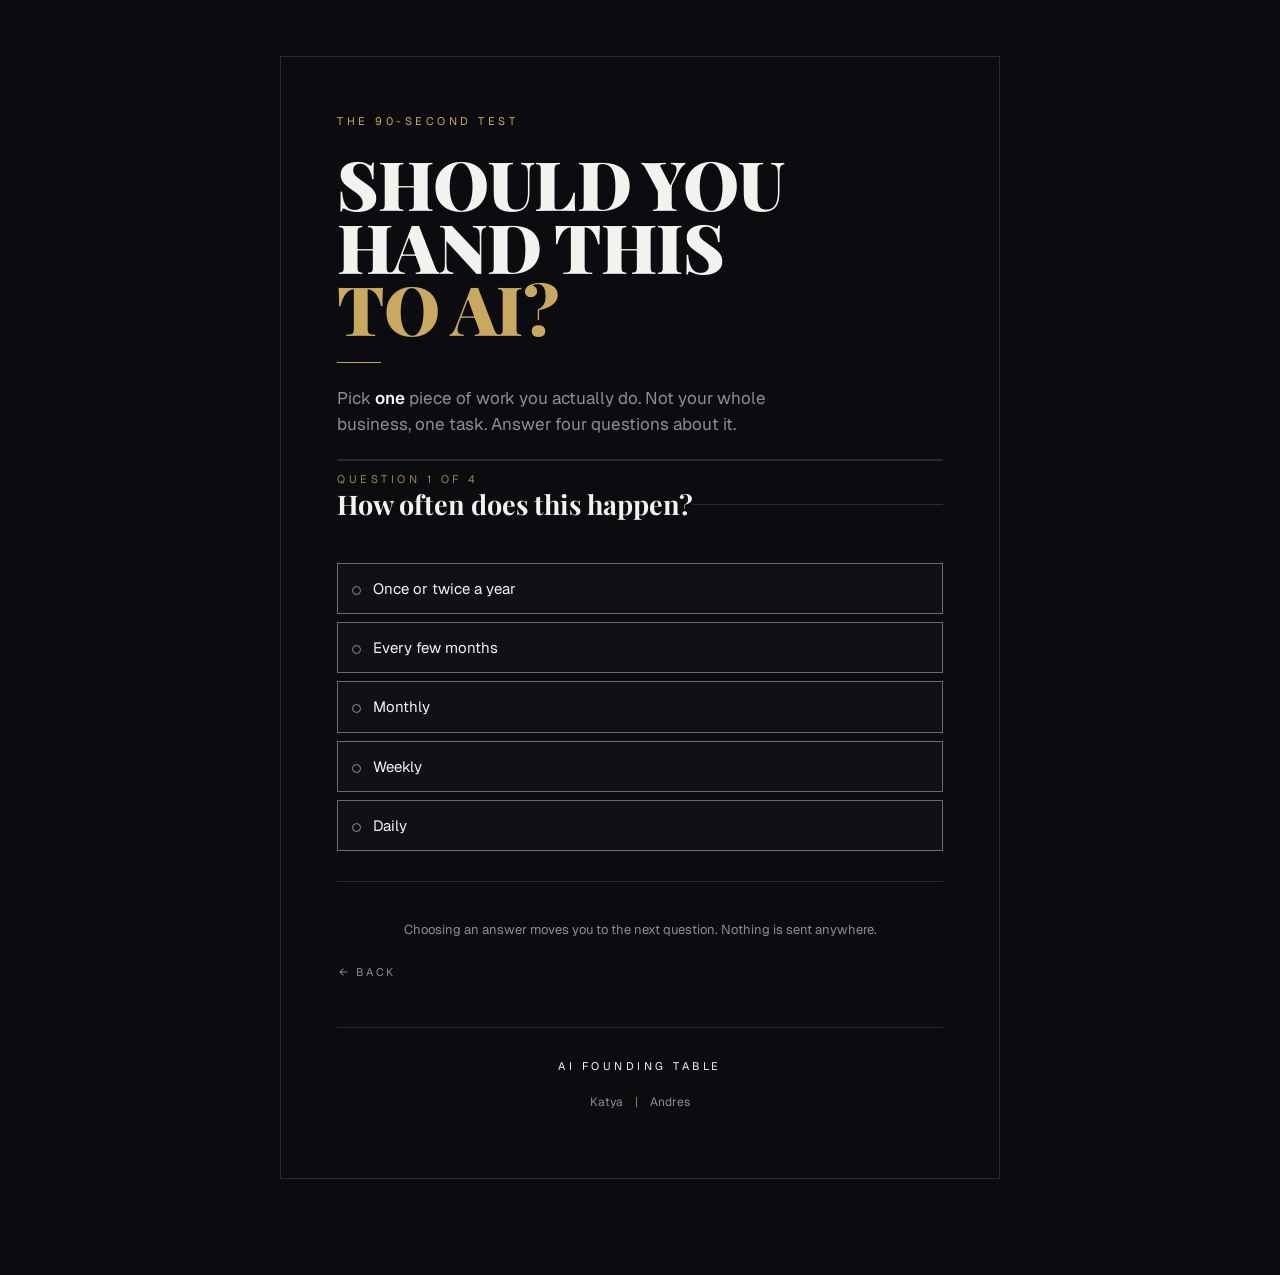
==== ai-readiness-scorecard/index.html @ a5ae4cfb "refactor: WCAG 2.2 AA pass and a design refinement on both pages Accessibility. Questions are now fi" ====
<!doctype html>
<html lang="en">
<head>
<meta charset="utf-8">
<meta name="viewport" content="width=device-width,initial-scale=1">
<title>AI readiness scorecard | AI Founding Table</title>
<meta name="description" content="Four questions, 90 seconds. Score one piece of your work out of 20 and find out whether AI is the right tool for it.">
<meta property="og:title" content="Should you hand this to AI?">
<meta property="og:description" content="Four questions, 90 seconds. Score one piece of your work out of 20.">
<meta property="og:type" content="website">
<link rel="preconnect" href="https://fonts.googleapis.com">
<link rel="preconnect" href="https://fonts.gstatic.com" crossorigin>
<link href="https://fonts.googleapis.com/css2?family=Geist:wght@400;500;600&family=Playfair+Display:wght@700;900&display=swap" rel="stylesheet">
<link rel="stylesheet" href="/style.css">
</head>
<body>
<div class="wrap"><div class="frame">

<form id="quiz">
  <p class="eyebrow reveal" style="--i:0">The 90-second test</p>
  <div class="hd">
    <h1 class="reveal" style="--i:1">Should you<br>hand this<span class="gold">to AI?</span></h1>
    <div class="rule reveal" style="--i:2"></div>
    <p class="lede reveal" style="--i:3">Pick <b>one</b> piece of work you actually do. Not your whole business, one task. Answer four questions about it.</p>
  </div>
  <div class="bar" aria-hidden="true"><i id="bar-fill"></i></div>
  <p class="step" id="step" role="status">Question 1 of 4</p>
  <div id="questions"></div>
  <div class="actions">
    <button id="go" type="submit" hidden disabled>See the verdict</button>
    <p class="hint" id="hint">Choosing an answer moves you to the next question. Nothing is sent anywhere.</p>
    <a href="#" class="back" id="back" hidden>&larr; Back</a>
  </div>
</form>

<div id="result" hidden>
  <p class="score"><b id="r-score"></b><span>out of 20</span></p>
  <h2 class="verdict" id="r-verdict" tabindex="-1"></h2>
  <div class="rule"></div>
  <div class="body"><p id="r-follow"></p></div>

  <div class="weak" id="r-weakbox">
    <h3 class="k">Weakest link</h3>
    <p id="r-weak" style="margin:0"></p>
  </div>

  <h3 class="sr">Your answers, question by question</h3>
  <div class="breakdown" id="r-table"></div>

  <div class="next">
    <h3 class="k">What to do next</h3>
    <p id="r-next"></p>
  </div>

  <section class="offer" id="offer" hidden aria-labelledby="offer-h">
    <h2 id="offer-h">Four real examples,<br>scored</h2>
    <p>Two that worked and two that did not, with the actual numbers. Including the automation that scored 14 and then quietly stopped running for weeks without anyone noticing.</p>
    <div class="row2">
      <div>
        <label class="field" for="email">Your email</label>
        <input type="email" id="email" name="email" placeholder="you@company.com" autocomplete="email" aria-describedby="sendmsg">
      </div>
      <button type="button" class="ghost" id="send">Send them</button>
    </div>
    <p class="hint" id="sendmsg" role="status" style="text-align:left"></p>
  </section>

  <p class="links">
    <a id="share" href="#" role="button">Share this result</a>
    <a id="again" href="#">Score another task</a>
  </p>
</div>

<footer>
  <p class="org"><a href="/">AI Founding Table</a></p>
  <p class="ppl"><a href="mailto:katya@aimarketinghub.pro">Katya</a><span class="bar" aria-hidden="true">|</span><a href="mailto:andres@redmage.cc">Andres</a></p>
</footer>
</div></div>

<script>
// ponytail: the one line that turns this from a quiz into a lead magnet.
// Point it at a form endpoint (Formspree, Buttondown, a Vercel function) and
// the offer block appears. Left null on purpose: until it is set, the page
// shows the score and the next step but never pretends to collect an address.
// Do not launch this publicly while it is null.
var FORM_ENDPOINT = null;

// ponytail: Vercel Web Analytics. Inert until it is switched on in the Vercel
// dashboard, no key needed, no npm install. count('start') and count('done')
// are the two numbers that tell a failed launch apart from a quiet week.
window.va = window.va || function(){ (window.vaq = window.vaq || []).push(arguments) };
function count(name){ try{ window.va('event',{name:name}) }catch(e){} }

var QUESTIONS = [
  {q:"How often does this happen?",
   opts:["Once or twice a year","Every few months","Monthly","Weekly","Daily"],
   weak:"This does not come around often enough to earn the setup. Automating a yearly task costs more than the task does."},
  {q:"What does one round cost you, in time or money?",
   opts:["Negligible","Minor","Noticeable","A real chunk of a day","Material every single time"],
   weak:"Each round is cheap, so there is little to buy back. Find the version of this that actually hurts."},
  {q:"If the output is wrong, would you notice?",
   opts:["No. Silent, expensive, or hard to reverse","Hard to spot and costly to undo","Someone would catch it eventually","Caught quickly, small cost to fix","Immediately, and cheap to fix"],
   weak:"You would not notice this failing. Build the check before you build the automation. A day with no output looks exactly like a quiet day."},
  {q:"Could you explain how you do it to a new hire, in writing?",
   opts:["No, it lives in my head","I could try, it would take a while","Partly written, mostly habit","I could write it up in an hour","It is already written down"],
   weak:"You cannot hand this to a model until you could hand it to a person. Writing it down is the work that comes first."}
];

var BANDS = [
  {min:16,v:"Strong candidate",f:"Start here. Before you build anything, write the process down properly. The quality of that document is the quality of the result.",n:"Write this process down the way you would hand it to a new hire, in full. That document is what you feed the tool, and it is the whole job."},
  {min:11,v:"Fixable",f:"Not yet, but close. There is one gap doing the damage, and it is cheaper to close than to work around.",n:"Close the gap above first. Building on top of it now just means building the failure in."},
  {min:6,v:"Wrong candidate",f:"Score something else. Almost everyone's first instinct lands here, which is why the first AI project so often gets used once and abandoned.",n:"Score a different task. Look for one that happens weekly and costs you something every time."},
  {min:0,v:"Not an AI problem",f:"This one is not it. Rare, cheap, invisible when it breaks, and undocumented. Spend the effort somewhere with a return.",n:"Score a different task. This one is not the problem worth solving, and no tool changes that."}
];

var qEl=document.getElementById('questions'), form=document.getElementById('quiz'), go=document.getElementById('go');

// Each question is a real fieldset/legend so the five radios are announced as
// one labelled group rather than five loose controls.
QUESTIONS.forEach(function(item,i){
  var fs=document.createElement('fieldset'); fs.className='q';
  fs.innerHTML='<legend class="qtext" tabindex="-1"></legend><div class="opts"></div>';
  fs.querySelector('.qtext').textContent=item.q;
  var box=fs.querySelector('.opts');
  item.opts.forEach(function(text,j){
    var id='q'+i+'o'+j;
    var l=document.createElement('label'); l.className='opt'; l.setAttribute('for',id);
    l.innerHTML='<input type="radio" id="'+id+'" name="q'+i+'" value="'+(j+1)+'"><i class="dot" aria-hidden="true"></i><span class="t"></span>';
    l.querySelector('.t').textContent=text;
    box.appendChild(l);
  });
  qEl.appendChild(fs);
});

function answers(){
  return QUESTIONS.map(function(_,i){
    var c=form.querySelector('input[name=q'+i+']:checked');
    return c?+c.value:0;
  });
}
function complete(){ return answers().every(function(n){return n>0}) }

var steps=qEl.querySelectorAll('.q'), step=0, last=QUESTIONS.length-1;
var bar=document.getElementById('bar-fill'), stepEl=document.getElementById('step');
var back=document.getElementById('back'), hint=document.getElementById('hint');

// ponytail: arrow keys move AND check a radio, so auto-advancing on every
// change would fling keyboard users through the form. Track the input mode and
// give the keyboard a real Next button instead.
var kb=false;
form.addEventListener('keydown',function(){ kb=true });
form.addEventListener('pointerdown',function(){ kb=false });

function show(n,focus){
  step=Math.max(0,Math.min(last,n));
  steps.forEach(function(el,i){ el.classList.toggle('on',i===step) });
  stepEl.textContent='Question '+(step+1)+' of '+QUESTIONS.length;
  bar.style.width=((step+(answers()[step]?1:0))/QUESTIONS.length*100)+'%';
  back.hidden=step===0;
  var lastQ=step===last, answered=answers()[step]>0;
  go.hidden=!(lastQ || (kb && answered));
  go.textContent=lastQ?'See the verdict':'Next question';
  go.disabled=lastQ?!complete():!answered;
  hint.hidden=lastQ;
  if(focus) steps[step].querySelector('.qtext').focus();
}

form.addEventListener('change',function(){
  form.classList.add('started');
  bar.style.width=((step+1)/QUESTIONS.length*100)+'%';
  if(!kb && step<last){ setTimeout(function(){ show(step+1,true) },240); }
  else { show(step,false); }
});

back.addEventListener('click',function(e){ e.preventDefault(); show(step-1,true) });
show(0,false);

var started=false;
form.addEventListener('change',function(){ if(!started){ started=true; count('start') } });

// ponytail: shared links carry the four answers as ?s=4535 so they open on the
// result instead of a cold start screen.
var seed=(location.search.match(/[?&]s=([1-5]{4})/)||[])[1];
if(seed){
  var a=seed.split('').map(Number);
  a.forEach(function(v,i){ var el=form.querySelector('input[name=q'+i+'][value="'+v+'"]'); if(el) el.checked=true });
  render(a,true);
}

var lastText='';
function render(a,fromLink){
  var total=a.reduce(function(x,y){return x+y},0);
  var band=BANDS.find(function(b){return total>=b.min});
  var lowest=Math.min.apply(null,a), idx=a.indexOf(lowest);

  document.getElementById('r-score').textContent=total;
  var vEl=document.getElementById('r-verdict');
  vEl.textContent=band.v;
  // The number is already huge above. Screen readers get it here so the focused
  // heading carries the whole verdict in one announcement.
  var sr=document.createElement('span'); sr.className='sr';
  sr.textContent=', '+total+' out of 20';
  vEl.appendChild(sr);
  document.getElementById('r-follow').textContent=band.f;
  document.getElementById('r-next').textContent=band.n;

  var weakBox=document.getElementById('r-weakbox');
  if(lowest>=4){ weakBox.hidden=true; }
  else{ weakBox.hidden=false; document.getElementById('r-weak').textContent=QUESTIONS[idx].weak; }

  var tb=document.getElementById('r-table'); tb.innerHTML='';
  QUESTIONS.forEach(function(item,i){
    var row=document.createElement('div'); row.className='br';
    row.innerHTML='<div class="br-top"><p class="br-q"></p><p class="br-n">'+a[i]+' / 5</p></div><ol class="rub"></ol>';
    row.querySelector('.br-q').textContent=item.q;
    var rub=row.querySelector('.rub');
    item.opts.forEach(function(text,j){
      var li=document.createElement('li');
      if(j+1===a[i]) li.className='is';
      li.innerHTML='<b>'+(j+1)+'</b><span></span>'+(j+1===a[i]?'<em>you</em>':'');
      li.querySelector('span').textContent=text;
      rub.appendChild(li);
    });
    tb.appendChild(row);
  });

  lastText=total+'/20. '+band.v+'. '+(lowest<4?'Weakest link: '+QUESTIONS[idx].q+' ('+lowest+'/5).':'No weak link.')+' Scored with the 90-second AI use-case test.';

  document.getElementById('offer').hidden=!FORM_ENDPOINT;
  form.hidden=true;
  document.getElementById('result').hidden=false;
  window.scrollTo(0,0);
  document.getElementById('r-verdict').focus();
  try{ history.replaceState(null,'','?s='+a.join('')) }catch(e){} // file:// and data: have no history
  count(fromLink?'shared-view':'done'); // a shared link is a view, not a completion
}

form.addEventListener('submit',function(e){
  e.preventDefault();
  if(step<last){ show(step+1,true); return; }   // Enter on an earlier question advances
  if(complete()) render(answers());
});

document.getElementById('share').addEventListener('click',function(e){
  e.preventDefault();
  var btn=this, text=lastText+'\n'+location.href;
  count('share');
  if(navigator.share){ navigator.share({text:text}).catch(function(){}); return; }
  navigator.clipboard.writeText(text).then(function(){
    btn.textContent='Copied'; setTimeout(function(){btn.textContent='Share this result'},1800);
  });
});

document.getElementById('send').addEventListener('click',function(){
  var btn=this, field=document.getElementById('email'), msg=document.getElementById('sendmsg');
  var email=field.value.trim();
  msg.textContent='';
  field.removeAttribute('aria-invalid');
  if(!/^[^@\s]+@[^@\s]+\.[^@\s]+$/.test(email)){
    field.setAttribute('aria-invalid','true');
    msg.textContent='Enter an email address, for example you@company.com.';
    field.focus(); return;
  }
  btn.disabled=true; btn.textContent='Sending';
  fetch(FORM_ENDPOINT,{method:'POST',headers:{'Content-Type':'application/json',Accept:'application/json'},
    body:JSON.stringify({email:email,result:lastText,answers:answers()})})
  .then(function(r){ if(!r.ok) throw 0;
    btn.textContent='On its way'; field.disabled=true;
    msg.textContent='Check your inbox. Nothing else follows unless you ask for it.';
    count('lead');
  })
  .catch(function(){ btn.disabled=false; btn.textContent='Send them';
    msg.textContent='That did not go through. Try again, or write to andres@redmage.cc.'; });
});

document.getElementById('again').addEventListener('click',function(e){
  e.preventDefault(); form.reset(); form.classList.remove('started'); kb=false;
  document.getElementById('result').hidden=true; form.hidden=false;
  show(0,true); window.scrollTo(0,0);
  try{ history.replaceState(null,'',location.pathname) }catch(e){}
});
</script>
<script defer src="/_vercel/insights/script.js"></script>
</body>
</html>
---- style.css ----
/* AI Founding Table.
   Shared across every page. Edit here, not per page.

   The look comes from the event covers: near-black ground, a hairline frame,
   letterspaced gold caps, and a Didone display with one line dropped to gold.
   Type is Playfair Display (the covers' Didone) over Geist (the covers' caps).

   Colour tokens are contrast-checked against WCAG 2.2 AA:
     mute   on ink   5.99:1     gold     on ink  8.72:1
     dim    on ink   5.45:1     white    on ink 17.56:1
     edge   on ink   3.69:1  (1.4.11, control borders)
     line is decorative rules only. Never a control boundary. */

:root{
  --ink:#0b0b10; --panel:#101017; --sel:#15140f;
  --line:#2a2a33;          /* decorative separators */
  --edge:#6a6a78;          /* borders of real controls, 3:1 minimum */
  --gold:#c9a961; --dim:#9c8450;
  --white:#f4f2ee; --mute:#8d8d99;
  --sans:Geist,-apple-system,BlinkMacSystemFont,"Segoe UI",Helvetica,Arial,sans-serif;
  --serif:"Playfair Display",Georgia,"Times New Roman",serif;
  --caps:.32em;
}
*{box-sizing:border-box}
html,body{margin:0}
body{
  background:var(--ink); color:var(--white); font-family:var(--sans);
  font-size:16px; line-height:1.55; -webkit-font-smoothing:antialiased;
  padding:20px 16px 64px;
}
.wrap{max-width:640px;margin:0 auto}
.frame{border:1px solid var(--line);padding:28px 20px 32px}

/* Focus. One ring, on everything, never removed. */
:focus-visible{outline:2px solid var(--gold);outline-offset:3px}
/* Except headings we move focus to programmatically. They are not controls, so
   a ring there reads as a design mistake, and the heading is announced anyway. */
[tabindex="-1"]:focus{outline:none}

/* Screen-reader-only, for labels the design carries visually. */
.sr{position:absolute;width:1px;height:1px;margin:-1px;padding:0;overflow:hidden;
  clip:rect(0 0 0 0);clip-path:inset(50%);white-space:nowrap;border:0}

/* ---- type ---- */
.eyebrow{font-size:11px;letter-spacing:var(--caps);text-transform:uppercase;
  color:var(--gold);margin:0 0 22px}
h1{font-family:var(--serif);font-weight:900;text-transform:uppercase;
  font-size:clamp(38px,12vw,68px);line-height:.92;letter-spacing:-.01em;margin:0 0 4px}
h1 .gold{color:var(--gold);display:block}
h2{font-family:var(--serif);font-weight:900;text-transform:uppercase;
  font-size:clamp(26px,7vw,36px);line-height:1;margin:0 0 14px}
.rule{width:44px;height:1px;background:var(--gold);margin:22px 0}
.lede{color:var(--mute);max-width:46ch;margin:0}
.lede b{color:var(--white);font-weight:600}

/* ---- controls ---- */
button{font:inherit;font-size:12px;letter-spacing:.24em;text-transform:uppercase;
  background:var(--gold);color:var(--ink);border:1px solid var(--gold);
  padding:15px 22px;width:100%;cursor:pointer;
  transition:transform .12s ease,background .12s ease}
button:hover{background:#d8ba72}
button:active{transform:translateY(1px)}
button[disabled]{background:transparent;color:var(--mute);border-color:var(--line);
  cursor:not-allowed;transform:none}
button.ghost{background:transparent;color:var(--gold);border-color:var(--dim)}
button.ghost:hover{background:var(--sel)}
.hint{color:var(--mute);font-size:13px;margin:12px 0 0;text-align:center}

label.field{display:block;font-size:11px;letter-spacing:.24em;text-transform:uppercase;
  color:var(--mute);margin:0 0 8px}
input[type=email]{font:inherit;background:var(--panel);border:1px solid var(--edge);
  color:var(--white);padding:14px;width:100%}
input[type=email]::placeholder{color:var(--mute);opacity:1}
input[type=email]:focus{outline:2px solid var(--gold);outline-offset:2px;border-color:var(--gold)}
input[type=email][aria-invalid="true"]{border-color:var(--gold)}
.row2{display:grid;gap:10px;margin-top:10px}

/* Standalone links carry a 24px target (2.5.8). */
a.tap{display:inline-block;padding:6px 2px;min-height:24px}

/* ---- scorecard: questions ---- */
fieldset.q{display:none;border:0;margin:0;padding:26px 0 4px;border-top:1px solid var(--line)}
fieldset.q.on{display:block}
legend.qtext{font-family:var(--serif);font-weight:700;
  font-size:clamp(21px,5.5vw,27px);line-height:1.2;padding:0;margin:0 0 16px}
legend.qtext:focus{outline:none}
legend.qtext:focus-visible{outline:2px solid var(--gold);outline-offset:4px}
.bar{height:2px;background:var(--line);margin:22px 0 0}
.bar i{display:block;height:2px;background:var(--gold);width:0}
.step{font-size:11px;letter-spacing:var(--caps);text-transform:uppercase;color:var(--dim);margin:10px 0 0}
form.started .hd{display:none}

.opts{display:grid;gap:8px}
label.opt{position:relative;display:flex;gap:12px;align-items:baseline;cursor:pointer;
  border:1px solid var(--edge);background:var(--panel);padding:13px 14px;
  transition:border-color .12s,background .12s}
label.opt:hover{border-color:var(--gold)}
label.opt input{position:absolute;inset:0;opacity:0;margin:0;pointer-events:none}
label.opt .dot{flex:0 0 auto;width:9px;height:9px;border:1px solid var(--mute);
  border-radius:50%;transform:translateY(1px)}
label.opt:has(input:checked){border-color:var(--gold);background:var(--sel)}
label.opt:has(input:checked) .dot{background:var(--gold);border-color:var(--gold)}
label.opt:has(input:focus-visible){outline:2px solid var(--gold);outline-offset:3px}
label.opt span.t{font-size:15px}

.actions{border-top:1px solid var(--line);padding-top:26px;margin-top:26px}
.back{display:inline-block;font-size:11px;letter-spacing:.24em;text-transform:uppercase;
  color:var(--mute);text-decoration:none;margin-top:18px;padding:6px 2px;min-height:24px}
.back:hover{color:var(--gold)}
#go[hidden]{display:none}

/* ---- scorecard: result ---- */
#result[hidden]{display:none}
.score{display:flex;align-items:baseline;gap:10px;margin:0 0 2px}
.score b{font-family:var(--serif);font-size:76px;line-height:1;font-weight:900;color:var(--gold)}
.score span{color:var(--mute);font-size:15px}
.verdict{font-family:var(--serif);font-weight:900;text-transform:uppercase;
  font-size:clamp(30px,9vw,46px);line-height:1;margin:14px 0 0}
.body p{margin:0 0 14px}
.weak{border-left:1px solid var(--gold);padding-left:16px;margin:22px 0}
.k{font-size:11px;letter-spacing:var(--caps);text-transform:uppercase;color:var(--dim);margin:0 0 8px}
.breakdown{margin:26px 0 0}
.br{border-top:1px solid var(--line);padding:16px 0}
.br-top{display:flex;gap:14px;align-items:baseline;justify-content:space-between}
.br-q{color:var(--mute);font-size:14px;margin:0}
.br-n{color:var(--gold);font-variant-numeric:tabular-nums;white-space:nowrap;
  font-size:14px;font-weight:600;margin:0}
.rub{list-style:none;margin:12px 0 0;padding:0;display:grid;gap:2px}
.rub li{display:flex;gap:11px;align-items:baseline;font-size:13px;line-height:1.45;
  color:var(--mute);padding:6px 9px;border-left:2px solid transparent}
.rub li b{flex:0 0 auto;color:var(--dim);font-weight:600;font-variant-numeric:tabular-nums}
.rub li.is{color:var(--white);background:var(--sel);border-left-color:var(--gold)}
.rub li.is b{color:var(--gold)}
.rub li.is em{margin-left:auto;padding-left:10px;font-style:normal;font-size:10px;
  letter-spacing:.2em;text-transform:uppercase;color:var(--gold);white-space:nowrap}
.next{border-top:1px solid var(--line);margin-top:26px;padding-top:26px}
.next p{margin:0;font-size:17px}
.offer{border:1px solid var(--dim);background:var(--sel);padding:22px 20px;margin-top:26px}
.offer p{color:var(--mute);margin:0;font-size:15px}
.links{display:flex;gap:22px;justify-content:center;flex-wrap:wrap;margin-top:26px}
.links a{font-size:11px;letter-spacing:.24em;text-transform:uppercase;color:var(--mute);
  text-decoration:none;cursor:pointer;padding:6px 2px;min-height:24px;display:inline-block}
.links a:hover{color:var(--gold)}

/* ---- homepage ---- */
.home h1{margin-bottom:0}
.home .lede{font-size:17px;max-width:38ch}
.hero-cta{margin-top:28px}
.hero-cta a{display:inline-block;color:var(--gold);text-decoration:none;font-size:12px;
  letter-spacing:.24em;text-transform:uppercase;border:1px solid var(--dim);padding:15px 22px;
  transition:background .12s ease,transform .12s ease}
.hero-cta a:hover{background:var(--sel)}
.hero-cta a:active{transform:translateY(1px)}
.sec{border-top:1px solid var(--line);margin-top:40px;padding-top:32px}
.sec p{margin:0 0 16px;color:var(--mute);max-width:52ch}
.sec a.go{display:inline-block;color:var(--gold);text-decoration:none;font-size:12px;
  letter-spacing:.24em;text-transform:uppercase;border-bottom:1px solid var(--dim);
  padding:6px 0 5px;min-height:24px}
.sec a.go:hover{border-bottom-color:var(--gold)}
.who{color:var(--mute);font-size:15px;margin:0;padding-left:16px;border-left:1px solid var(--line);max-width:52ch}
/* Luma's own embed: always current, nothing to maintain when a date moves. */
.cal{width:100%;height:860px;border:1px solid var(--line);background:var(--panel);
  color-scheme:dark;display:block}
.tiny{font-size:11px;letter-spacing:.24em;text-transform:uppercase;margin:14px 0 0}
.tiny a{color:var(--mute);text-decoration:none;padding:6px 2px;min-height:24px;display:inline-block}
.tiny a:hover{color:var(--gold)}
.join{border:1px solid var(--dim);background:var(--sel);padding:24px 20px;margin-top:40px}
.join p{color:var(--mute);margin:0;font-size:15px;max-width:52ch}
.join .mail{margin-top:18px;display:flex;gap:10px;flex-wrap:wrap}
.join .mail a{color:var(--gold);text-decoration:none;font-size:12px;letter-spacing:.2em;
  text-transform:uppercase;border:1px solid var(--dim);padding:14px 18px;
  transition:background .12s ease,transform .12s ease}
.join .mail a:hover{background:#1c1a12}
.join .mail a:active{transform:translateY(1px)}

/* ---- footer ---- */
footer{text-align:center;margin-top:40px;border-top:1px solid var(--line);padding-top:24px}
footer .org{color:var(--white);font-size:11px;letter-spacing:var(--caps);
  text-transform:uppercase;margin:0}
footer .org a{color:inherit;text-decoration:none;padding:6px 2px;min-height:24px;display:inline-block}
footer .org a:hover{color:var(--gold)}
footer .ppl{margin:6px 0 0;font-size:12px;color:var(--mute)}
footer .ppl a{color:var(--mute);text-decoration:none;padding:6px 2px;min-height:24px;display:inline-block}
footer .ppl a:hover{color:var(--gold)}
footer .ppl .bar{color:var(--dim);padding:0 10px;background:none;height:auto;display:inline;margin:0}

/* ---- motion ----
   One staggered reveal on first paint. It sequences the poster the way the eye
   would read it. Everything else is hover and state feedback. All of it off
   under prefers-reduced-motion, including the progress bar's width tween. */
@media (prefers-reduced-motion: no-preference){
  .reveal{animation:rise .7s cubic-bezier(.16,1,.3,1) both;
    animation-delay:calc(var(--i,0) * 90ms)}
  @keyframes rise{from{opacity:0;transform:translateY(14px)}to{opacity:1;transform:none}}
  .bar i{transition:width .28s ease}
}
@media (prefers-reduced-motion: reduce){
  *,*::before,*::after{animation:none !important;transition:none !important}
}

/* ---- breakpoints: XS 320, S/M 560, L/XL 1100 ---- */
@media(max-width:359px){
  body{padding:14px 10px 48px}
  .frame{padding:22px 16px 26px}
  h1{font-size:34px}
  label.opt{padding:12px}
  label.opt span.t{font-size:14px}
  .links{gap:16px}
}
@media(min-width:560px){
  .frame{padding:44px 40px 48px}
  .row2{grid-template-columns:1fr auto;align-items:end}
  .row2 button{width:auto}
  .offer,.join{padding:30px 28px}
  .br-top{gap:24px}
  .cal{height:700px}
}
@media(min-width:1100px){
  body{padding:56px 24px 96px;font-size:17px}
  .wrap{max-width:720px}
  .frame{padding:56px 56px 60px}
  .home .lede{font-size:19px}
}
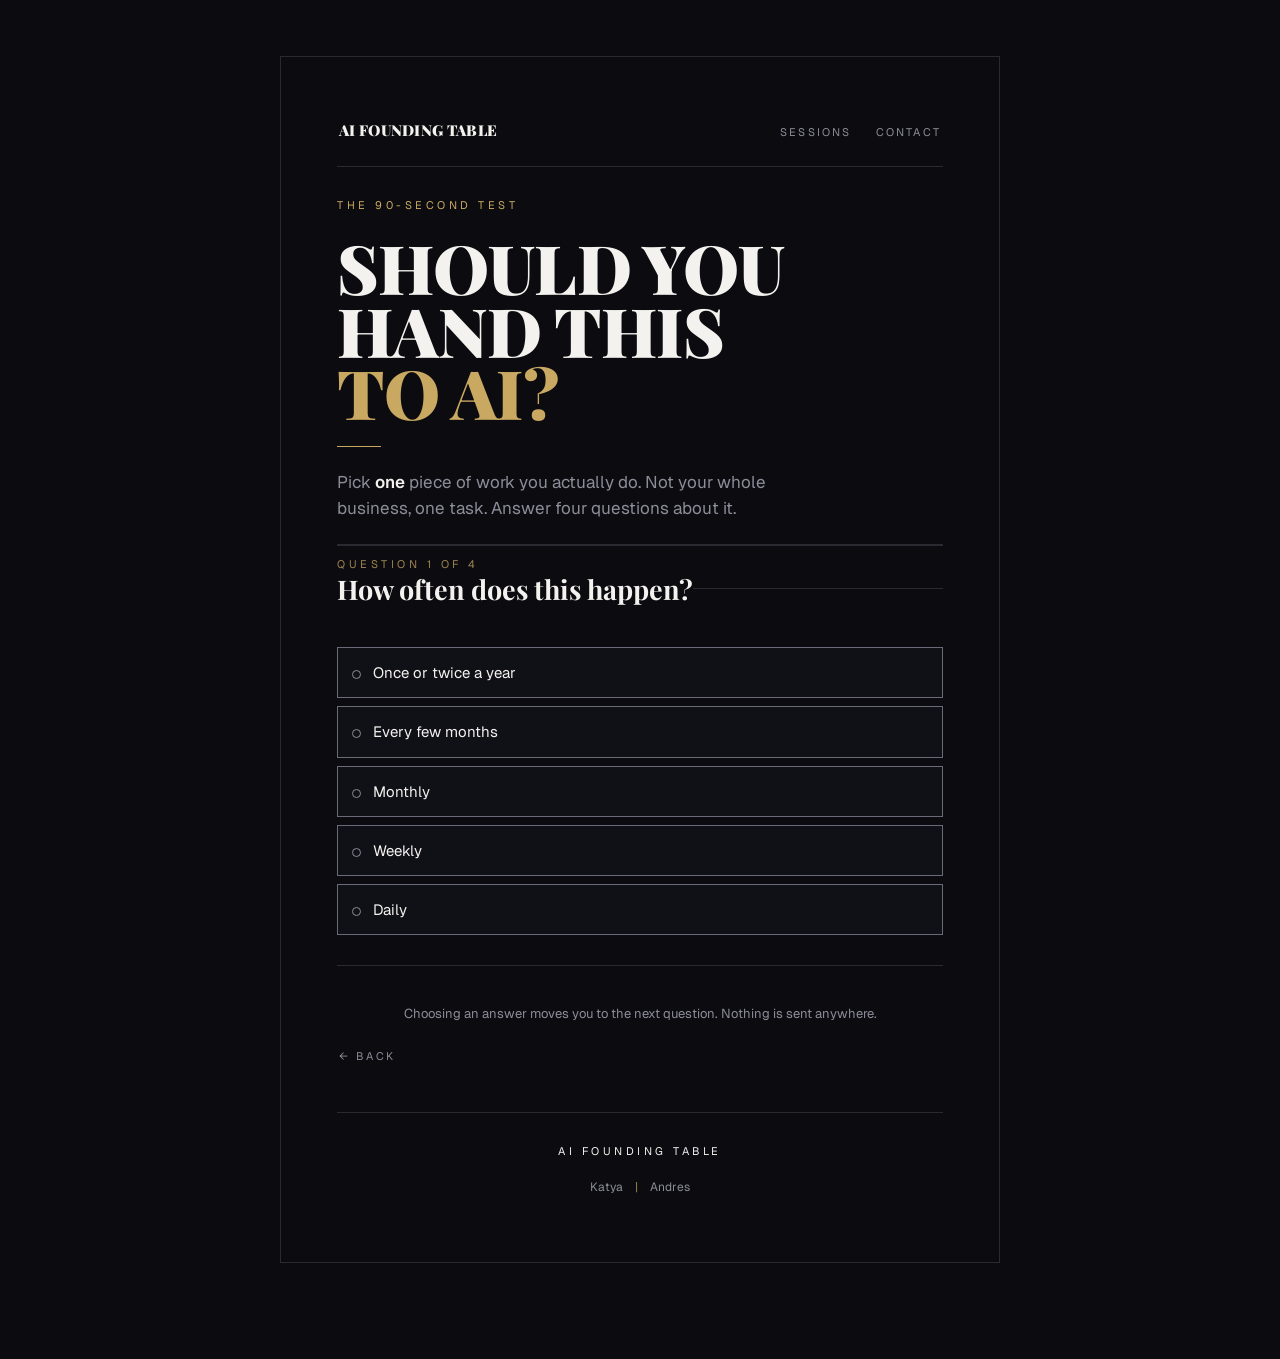
==== commit fc443d64: "feat(home): anchor nav, two hero CTAs, sessions moved below the scorecard Adds a masthead with the w" ====
--- a/ai-readiness-scorecard/index.html
+++ b/ai-readiness-scorecard/index.html
@@ -15,6 +15,11 @@
 </head>
 <body>
 <div class="wrap"><div class="frame">
+
+<div class="masthead">
+  <p class="mark"><a href="/">AI Founding Table</a></p>
+  <nav aria-label="Sections of this page"><ul><li><a href="/#sessions">Sessions</a></li><li><a href="/#contact">Contact</a></li></ul></nav>
+</div>
 
 <form id="quiz">
   <p class="eyebrow reveal" style="--i:0">The 90-second test</p>
--- a/style.css
+++ b/style.css
@@ -37,9 +37,32 @@
    a ring there reads as a design mistake, and the heading is announced anyway. */
 [tabindex="-1"]:focus{outline:none}
 
+/* Skip link. Real nav on more than one page means 2.4.1 applies. */
+.skip{position:absolute;left:-9999px;top:0;z-index:10}
+.skip:focus{left:0;position:static;display:inline-block;background:var(--gold);
+  color:var(--ink);padding:12px 16px;font-size:12px;letter-spacing:.2em;
+  text-transform:uppercase;text-decoration:none;margin-bottom:16px}
+
 /* Screen-reader-only, for labels the design carries visually. */
 .sr{position:absolute;width:1px;height:1px;margin:-1px;padding:0;overflow:hidden;
   clip:rect(0 0 0 0);clip-path:inset(50%);white-space:nowrap;border:0}
+
+/* ---- masthead ----
+   Anchor nav, not routes. One page, four sections. It wraps to two rows below
+   560 on purpose: the single-line rule is a desktop rule, and a hamburger for
+   four in-page anchors would be theatre. */
+.masthead{display:flex;gap:14px 22px;align-items:baseline;justify-content:space-between;
+  flex-wrap:wrap;margin:0 0 30px;padding-bottom:18px;border-bottom:1px solid var(--line)}
+.mark{font-family:var(--serif);font-weight:900;text-transform:uppercase;
+  font-size:15px;letter-spacing:.02em;margin:0}
+.mark a{color:var(--white);text-decoration:none;padding:6px 2px;min-height:24px;display:inline-block}
+.mark a:hover{color:var(--gold)}
+.masthead nav ul{list-style:none;display:flex;flex-wrap:wrap;gap:2px 20px;margin:0;padding:0}
+.masthead nav a{font-size:11px;letter-spacing:.2em;text-transform:uppercase;
+  color:var(--mute);text-decoration:none;padding:6px 2px;min-height:24px;display:inline-block}
+.masthead nav a:hover{color:var(--gold)}
+/* Anchored sections should not land flush against the top edge. */
+:target{scroll-margin-top:20px}
 
 /* ---- type ---- */
 .eyebrow{font-size:11px;letter-spacing:var(--caps);text-transform:uppercase;
@@ -145,12 +168,14 @@
 /* ---- homepage ---- */
 .home h1{margin-bottom:0}
 .home .lede{font-size:17px;max-width:38ch}
-.hero-cta{margin-top:28px}
+.hero-cta{display:flex;gap:10px;flex-wrap:wrap;margin-top:28px}
 .hero-cta a{display:inline-block;color:var(--gold);text-decoration:none;font-size:12px;
   letter-spacing:.24em;text-transform:uppercase;border:1px solid var(--dim);padding:15px 22px;
-  transition:background .12s ease,transform .12s ease}
+  white-space:nowrap;transition:background .12s ease,transform .12s ease}
 .hero-cta a:hover{background:var(--sel)}
 .hero-cta a:active{transform:translateY(1px)}
+.hero-cta a.primary{background:var(--gold);color:var(--ink);border-color:var(--gold)}
+.hero-cta a.primary:hover{background:#d8ba72}
 .sec{border-top:1px solid var(--line);margin-top:40px;padding-top:32px}
 .sec p{margin:0 0 16px;color:var(--mute);max-width:52ch}
 .sec a.go{display:inline-block;color:var(--gold);text-decoration:none;font-size:12px;
@@ -189,6 +214,7 @@
    would read it. Everything else is hover and state feedback. All of it off
    under prefers-reduced-motion, including the progress bar's width tween. */
 @media (prefers-reduced-motion: no-preference){
+  html{scroll-behavior:smooth}
   .reveal{animation:rise .7s cubic-bezier(.16,1,.3,1) both;
     animation-delay:calc(var(--i,0) * 90ms)}
   @keyframes rise{from{opacity:0;transform:translateY(14px)}to{opacity:1;transform:none}}
@@ -203,6 +229,10 @@
   body{padding:14px 10px 48px}
   .frame{padding:22px 16px 26px}
   h1{font-size:34px}
+  .masthead{margin-bottom:20px;padding-bottom:14px;gap:8px 16px}
+  .mark{font-size:14px}
+  .hero-cta{margin-top:20px;gap:8px}
+  .hero-cta a{padding:14px 18px}
   label.opt{padding:12px}
   label.opt span.t{font-size:14px}
   .links{gap:16px}
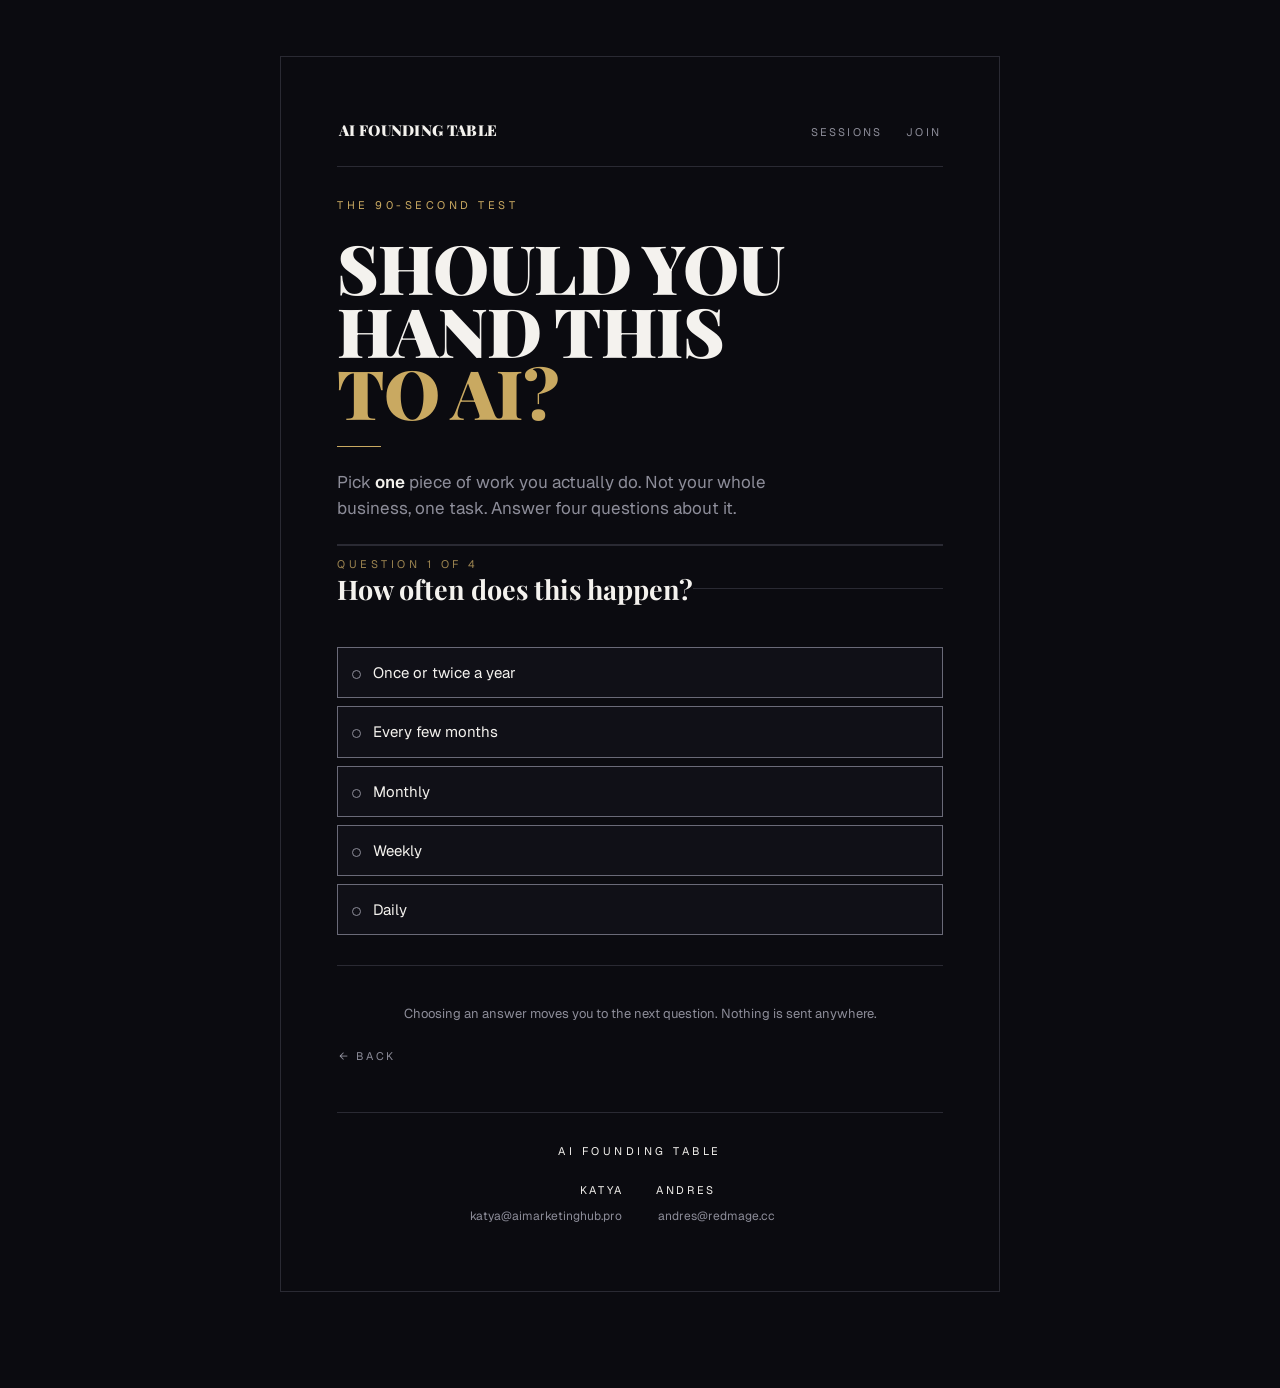
==== commit 13171856: "refactor(footer): move contact details out of the CTA and into the footer The join block was asking " ====
--- a/ai-readiness-scorecard/index.html
+++ b/ai-readiness-scorecard/index.html
@@ -8,19 +8,21 @@
 <meta property="og:title" content="Should you hand this to AI?">
 <meta property="og:description" content="Four questions, 90 seconds. Score one piece of your work out of 20.">
 <meta property="og:type" content="website">
+<link rel="icon" href="/favicon.svg" type="image/svg+xml">
 <link rel="preconnect" href="https://fonts.googleapis.com">
 <link rel="preconnect" href="https://fonts.gstatic.com" crossorigin>
-<link href="https://fonts.googleapis.com/css2?family=Geist:wght@400;500;600&family=Playfair+Display:wght@700;900&display=swap" rel="stylesheet">
+<link href="https://fonts.googleapis.com/css2?family=Geist:wght@400;600&family=Playfair+Display:wght@700;900&display=swap" rel="stylesheet">
 <link rel="stylesheet" href="/style.css">
 </head>
 <body>
 <div class="wrap"><div class="frame">
 
-<div class="masthead">
+<header class="masthead">
   <p class="mark"><a href="/">AI Founding Table</a></p>
-  <nav aria-label="Sections of this page"><ul><li><a href="/#sessions">Sessions</a></li><li><a href="/#contact">Contact</a></li></ul></nav>
-</div>
-
+  <nav class="inline-always" aria-label="Sections of this page"><ul><li><a href="/#sessions">Sessions</a></li><li><a href="/#contact">Join</a></li></ul></nav>
+</header>
+
+<main id="main" tabindex="-1">
 <form id="quiz">
   <p class="eyebrow reveal" style="--i:0">The 90-second test</p>
   <div class="hd">
@@ -38,7 +40,23 @@
   </div>
 </form>
 
+<section class="gate" id="gate" hidden aria-labelledby="gate-h">
+  <p class="k">One last step</p>
+  <h2 id="gate-h" tabindex="-1">Where should we send it?</h2>
+  <p>Your score, and four real examples scored the same way. Two that worked and two that did not, with the actual numbers, including the automation that scored 14 and then quietly stopped running for weeks.</p>
+  <div class="row2">
+    <div>
+      <label class="field" for="email">Your email</label>
+      <input type="email" id="email" name="email" placeholder="you@company.com" autocomplete="email" aria-describedby="gatemsg gate-note">
+    </div>
+    <button type="button" id="gate-send">See my score</button>
+  </div>
+  <p class="hint" id="gatemsg" role="status" style="text-align:left"></p>
+  <p class="gate-note" id="gate-note">You will also get an email when a new session opens. Nothing else, and you can leave any time.</p>
+</section>
+
 <div id="result" hidden>
+  <p class="note" id="r-note" role="status" hidden></p>
   <p class="score"><b id="r-score"></b><span>out of 20</span></p>
   <h2 class="verdict" id="r-verdict" tabindex="-1"></h2>
   <div class="rule"></div>
@@ -57,38 +75,37 @@
     <p id="r-next"></p>
   </div>
 
-  <section class="offer" id="offer" hidden aria-labelledby="offer-h">
-    <h2 id="offer-h">Four real examples,<br>scored</h2>
-    <p>Two that worked and two that did not, with the actual numbers. Including the automation that scored 14 and then quietly stopped running for weeks without anyone noticing.</p>
-    <div class="row2">
-      <div>
-        <label class="field" for="email">Your email</label>
-        <input type="email" id="email" name="email" placeholder="you@company.com" autocomplete="email" aria-describedby="sendmsg">
-      </div>
-      <button type="button" class="ghost" id="send">Send them</button>
-    </div>
-    <p class="hint" id="sendmsg" role="status" style="text-align:left"></p>
-  </section>
-
   <p class="links">
-    <a id="share" href="#" role="button">Share this result</a>
-    <a id="again" href="#">Score another task</a>
+    <button type="button" id="share">Share this result</button>
+    <button type="button" id="again">Score another task</button>
   </p>
-</div>
+</main>
 
 <footer>
   <p class="org"><a href="/">AI Founding Table</a></p>
-  <p class="ppl"><a href="mailto:katya@aimarketinghub.pro">Katya</a><span class="bar" aria-hidden="true">|</span><a href="mailto:andres@redmage.cc">Andres</a></p>
+  <div class="ppl">
+    <div>
+      <p class="nm">Katya</p>
+      <p class="em"><a href="mailto:katya@aimarketinghub.pro">katya@aimarketinghub.pro</a></p>
+    </div>
+    <div>
+      <p class="nm">Andres</p>
+      <p class="em"><a href="mailto:andres@redmage.cc">andres@redmage.cc</a></p>
+    </div>
+  </div>
 </footer>
 </div></div>
 
 <script>
-// ponytail: the one line that turns this from a quiz into a lead magnet.
-// Point it at a form endpoint (Formspree, Buttondown, a Vercel function) and
-// the offer block appears. Left null on purpose: until it is set, the page
-// shows the score and the next step but never pretends to collect an address.
-// Do not launch this publicly while it is null.
-var FORM_ENDPOINT = null;
+// Ask for the email before showing the score. Flip to false and the result
+// appears the moment the fourth question is answered. It is one line on
+// purpose: gating is a conversion question, not an architecture one, and the
+// start / done / lead counters are what should settle it.
+var GATE = true;
+
+// Same-origin. The beehiiv key lives in api/subscribe.js on the server, never
+// here, because anything in this file is readable by anyone who views source.
+var SUBSCRIBE_ENDPOINT = '/api/subscribe';
 
 // ponytail: Vercel Web Analytics. Inert until it is switched on in the Vercel
 // dashboard, no key needed, no npm install. count('start') and count('done')
@@ -183,6 +200,11 @@
 var started=false;
 form.addEventListener('change',function(){ if(!started){ started=true; count('start') } });
 
+// Declared before the deep-link block below, because that block calls render()
+// and render() writes to it. Declaring it afterwards wiped the share text on
+// every shared link.
+var lastText='';
+
 // ponytail: shared links carry the four answers as ?s=4535 so they open on the
 // result instead of a cold start screen.
 var seed=(location.search.match(/[?&]s=([1-5]{4})/)||[])[1];
@@ -192,7 +214,6 @@
   render(a,true);
 }
 
-var lastText='';
 function render(a,fromLink){
   var total=a.reduce(function(x,y){return x+y},0);
   var band=BANDS.find(function(b){return total>=b.min});
@@ -231,7 +252,6 @@
 
   lastText=total+'/20. '+band.v+'. '+(lowest<4?'Weakest link: '+QUESTIONS[idx].q+' ('+lowest+'/5).':'No weak link.')+' Scored with the 90-second AI use-case test.';
 
-  document.getElementById('offer').hidden=!FORM_ENDPOINT;
   form.hidden=true;
   document.getElementById('result').hidden=false;
   window.scrollTo(0,0);
@@ -240,14 +260,56 @@
   count(fromLink?'shared-view':'done'); // a shared link is a view, not a completion
 }
 
+var gatePassed=false;
 form.addEventListener('submit',function(e){
   e.preventDefault();
   if(step<last){ show(step+1,true); return; }   // Enter on an earlier question advances
-  if(complete()) render(answers());
-});
-
-document.getElementById('share').addEventListener('click',function(e){
-  e.preventDefault();
+  if(!complete()) return;
+  if(GATE && !gatePassed){ showGate(); return; }
+  render(answers());
+});
+
+function showGate(){
+  form.hidden=true;
+  var g=document.getElementById('gate');
+  g.hidden=false;
+  window.scrollTo(0,0);
+  document.getElementById('gate-h').focus();
+  count('gate-view');
+}
+
+document.getElementById('gate-send').addEventListener('click',function(){
+  var btn=this, field=document.getElementById('email'), msg=document.getElementById('gatemsg');
+  var email=field.value.trim();
+  msg.textContent=''; field.removeAttribute('aria-invalid');
+  if(!/^[^@\s]+@[^@\s]+\.[^@\s]+$/.test(email)){
+    field.setAttribute('aria-invalid','true');
+    msg.textContent='Enter an email address, for example you@company.com.';
+    field.focus(); return;
+  }
+  var a=answers();
+  var band=BANDS.find(function(b){ return a.reduce(function(x,y){return x+y},0)>=b.min });
+  btn.disabled=true; btn.textContent='One moment';
+  fetch(SUBSCRIBE_ENDPOINT,{method:'POST',headers:{'Content-Type':'application/json',Accept:'application/json'},
+    body:JSON.stringify({email:email,answers:a,verdict:band.v})})
+  .then(function(r){ if(!r.ok) throw 0; count('lead'); pass(a,''); })
+  .catch(function(){
+    // A failure on our side is not a reason to withhold what they answered
+    // four questions for. Show the score, say plainly that the sign-up did
+    // not go through, and count it so a broken key cannot hide.
+    count('gate-fail');
+    pass(a,'Your score is below. The sign-up did not go through, so write to andres@redmage.cc if you want the four examples.');
+  });
+});
+
+function pass(a,note){
+  gatePassed=true;
+  document.getElementById('gate').hidden=true;
+  render(a);
+  if(note){ var n=document.getElementById('r-note'); n.textContent=note; n.hidden=false; }
+}
+
+document.getElementById('share').addEventListener('click',function(){
   var btn=this, text=lastText+'\n'+location.href;
   count('share');
   if(navigator.share){ navigator.share({text:text}).catch(function(){}); return; }
@@ -256,30 +318,9 @@
   });
 });
 
-document.getElementById('send').addEventListener('click',function(){
-  var btn=this, field=document.getElementById('email'), msg=document.getElementById('sendmsg');
-  var email=field.value.trim();
-  msg.textContent='';
-  field.removeAttribute('aria-invalid');
-  if(!/^[^@\s]+@[^@\s]+\.[^@\s]+$/.test(email)){
-    field.setAttribute('aria-invalid','true');
-    msg.textContent='Enter an email address, for example you@company.com.';
-    field.focus(); return;
-  }
-  btn.disabled=true; btn.textContent='Sending';
-  fetch(FORM_ENDPOINT,{method:'POST',headers:{'Content-Type':'application/json',Accept:'application/json'},
-    body:JSON.stringify({email:email,result:lastText,answers:answers()})})
-  .then(function(r){ if(!r.ok) throw 0;
-    btn.textContent='On its way'; field.disabled=true;
-    msg.textContent='Check your inbox. Nothing else follows unless you ask for it.';
-    count('lead');
-  })
-  .catch(function(){ btn.disabled=false; btn.textContent='Send them';
-    msg.textContent='That did not go through. Try again, or write to andres@redmage.cc.'; });
-});
-
-document.getElementById('again').addEventListener('click',function(e){
-  e.preventDefault(); form.reset(); form.classList.remove('started'); kb=false;
+document.getElementById('again').addEventListener('click',function(){
+  form.reset(); form.classList.remove('started'); kb=false;
+  var n=document.getElementById('r-note'); n.hidden=true; n.textContent='';
   document.getElementById('result').hidden=true; form.hidden=false;
   show(0,true); window.scrollTo(0,0);
   try{ history.replaceState(null,'',location.pathname) }catch(e){}
--- a/style.css
+++ b/style.css
@@ -55,12 +55,43 @@
   flex-wrap:wrap;margin:0 0 30px;padding-bottom:18px;border-bottom:1px solid var(--line)}
 .mark{font-family:var(--serif);font-weight:900;text-transform:uppercase;
   font-size:15px;letter-spacing:.02em;margin:0}
-.mark a{color:var(--white);text-decoration:none;padding:6px 2px;min-height:24px;display:inline-block}
+.mark a{color:var(--white);text-decoration:none;padding:6px 2px;min-height:24px;display:inline-block;white-space:nowrap}
 .mark a:hover{color:var(--gold)}
 .masthead nav ul{list-style:none;display:flex;flex-wrap:wrap;gap:2px 20px;margin:0;padding:0}
 .masthead nav a{font-size:11px;letter-spacing:.2em;text-transform:uppercase;
   color:var(--mute);text-decoration:none;padding:6px 2px;min-height:24px;display:inline-block}
 .masthead nav a:hover{color:var(--gold)}
+
+/* Mobile drawer.
+   A modal <dialog> rather than a hand-rolled panel: the platform gives focus
+   trapping, Escape to close, inerting of the page behind, and focus returning
+   to the toggle. All the parts a hand-rolled drawer usually gets wrong. */
+.menu-btn{display:none;width:auto;background:transparent;color:var(--gold);
+  border:1px solid var(--dim);padding:9px 14px;font-size:11px;letter-spacing:.2em}
+.menu-btn:hover{background:var(--sel)}
+dialog.drawer{
+  margin:0 0 0 auto;height:100%;max-height:100%;width:min(78vw,300px);max-width:none;
+  border:0;border-left:1px solid var(--dim);background:var(--panel);color:var(--white);
+  padding:24px 22px;
+}
+dialog.drawer::backdrop{background:rgb(3 3 6 / .72)}
+dialog.drawer ul{list-style:none;margin:26px 0 0;padding:0;display:grid;gap:2px}
+dialog.drawer a{display:block;font-size:13px;letter-spacing:.18em;text-transform:uppercase;
+  color:var(--white);text-decoration:none;padding:14px 2px;border-bottom:1px solid var(--line)}
+dialog.drawer a:hover{color:var(--gold)}
+.drawer-top{display:flex;justify-content:space-between;align-items:baseline;gap:16px}
+.drawer-top p{margin:0;font-family:var(--serif);font-weight:900;text-transform:uppercase;
+  font-size:14px;color:var(--white)}
+.drawer-close{width:auto;background:transparent;color:var(--mute);border:1px solid var(--line);
+  padding:9px 13px;font-size:11px;letter-spacing:.2em}
+.drawer-close:hover{color:var(--gold);border-color:var(--dim);background:transparent}
+body:has(dialog[open]){overflow:hidden}
+@media(max-width:559px){
+  .masthead{margin-bottom:24px;padding-bottom:14px;flex-wrap:nowrap;align-items:center}
+  .masthead nav.inline{display:none}
+  .masthead nav.inline-always{display:block}
+  .menu-btn{display:inline-block}
+}
 /* Anchored sections should not land flush against the top edge. */
 :target{scroll-margin-top:20px}
 
@@ -102,6 +133,12 @@
 a.tap{display:inline-block;padding:6px 2px;min-height:24px}
 
 /* ---- scorecard: questions ---- */
+/* The questions are built by script, so before it runs this box is empty and
+   everything under it sits high, then jumps. Reserving the height of the
+   shortest question absorbs almost all of that shift. 355 is under the
+   shortest real question at every width measured (359 at 375px, 367 elsewhere),
+   so it can never pad one out. */
+#questions{min-height:355px}
 fieldset.q{display:none;border:0;margin:0;padding:26px 0 4px;border-top:1px solid var(--line)}
 fieldset.q.on{display:block}
 legend.qtext{font-family:var(--serif);font-weight:700;
@@ -131,6 +168,15 @@
   color:var(--mute);text-decoration:none;margin-top:18px;padding:6px 2px;min-height:24px}
 .back:hover{color:var(--gold)}
 #go[hidden]{display:none}
+
+/* ---- scorecard: the email gate ---- */
+.gate[hidden]{display:none}
+.gate h2{margin:0 0 14px}
+.gate>p{color:var(--mute);max-width:52ch;margin:0 0 4px}
+.gate-note{font-size:13px;color:var(--mute);margin:14px 0 0;max-width:52ch}
+.note{border-left:2px solid var(--gold);background:var(--sel);padding:14px 16px;
+  margin:0 0 26px;font-size:14px}
+.note[hidden]{display:none}
 
 /* ---- scorecard: result ---- */
 #result[hidden]{display:none}
@@ -161,9 +207,10 @@
 .offer{border:1px solid var(--dim);background:var(--sel);padding:22px 20px;margin-top:26px}
 .offer p{color:var(--mute);margin:0;font-size:15px}
 .links{display:flex;gap:22px;justify-content:center;flex-wrap:wrap;margin-top:26px}
-.links a{font-size:11px;letter-spacing:.24em;text-transform:uppercase;color:var(--mute);
-  text-decoration:none;cursor:pointer;padding:6px 2px;min-height:24px;display:inline-block}
-.links a:hover{color:var(--gold)}
+.links button{width:auto;background:none;border:0;font-size:11px;letter-spacing:.24em;
+  text-transform:uppercase;color:var(--mute);cursor:pointer;padding:6px 2px;min-height:24px}
+.links button:hover{color:var(--gold);background:none}
+.links button:active{transform:none}
 
 /* ---- homepage ---- */
 .home h1{margin-bottom:0}
@@ -196,6 +243,9 @@
   text-transform:uppercase;border:1px solid var(--dim);padding:14px 18px;
   transition:background .12s ease,transform .12s ease}
 .join .mail a:hover{background:#1c1a12}
+.join .mail a.primary{background:var(--gold);color:var(--ink);border-color:var(--gold)}
+.join .mail a.primary:hover{background:#d8ba72}
+.join .or{margin-top:22px;font-size:13px}
 .join .mail a:active{transform:translateY(1px)}
 
 /* ---- footer ---- */
@@ -204,10 +254,20 @@
   text-transform:uppercase;margin:0}
 footer .org a{color:inherit;text-decoration:none;padding:6px 2px;min-height:24px;display:inline-block}
 footer .org a:hover{color:var(--gold)}
-footer .ppl{margin:6px 0 0;font-size:12px;color:var(--mute)}
-footer .ppl a{color:var(--mute);text-decoration:none;padding:6px 2px;min-height:24px;display:inline-block}
-footer .ppl a:hover{color:var(--gold)}
-footer .ppl .bar{color:var(--dim);padding:0 10px;background:none;height:auto;display:inline;margin:0}
+/* Two names mirrored around a centre gutter: Katya's block ranged right,
+   Andres's ranged left. Stacks and centres below 460, where two addresses
+   side by side would not fit. */
+footer .ppl{margin:16px auto 0;display:grid;grid-template-columns:1fr 1fr;gap:0 32px;max-width:540px}
+footer .ppl>div:first-child{text-align:right}
+footer .ppl>div:last-child{text-align:left}
+footer .nm{color:var(--white);font-size:11px;letter-spacing:.24em;text-transform:uppercase;margin:0}
+footer .em{margin:2px 0 0;font-size:12px}
+footer .em a{color:var(--mute);text-decoration:none;padding:6px 2px;min-height:24px;display:inline-block}
+footer .em a:hover{color:var(--gold)}
+@media(max-width:459px){
+  footer .ppl{grid-template-columns:1fr;gap:16px;max-width:none}
+  footer .ppl>div:first-child,footer .ppl>div:last-child{text-align:center}
+}
 
 /* ---- motion ----
    One staggered reveal on first paint. It sequences the poster the way the eye
@@ -215,6 +275,10 @@
    under prefers-reduced-motion, including the progress bar's width tween. */
 @media (prefers-reduced-motion: no-preference){
   html{scroll-behavior:smooth}
+  dialog.drawer{transform:translateX(100%);
+    transition:transform .26s cubic-bezier(.16,1,.3,1),overlay .26s allow-discrete,display .26s allow-discrete}
+  dialog.drawer[open]{transform:none}
+  @starting-style{ dialog.drawer[open]{transform:translateX(100%)} }
   .reveal{animation:rise .7s cubic-bezier(.16,1,.3,1) both;
     animation-delay:calc(var(--i,0) * 90ms)}
   @keyframes rise{from{opacity:0;transform:translateY(14px)}to{opacity:1;transform:none}}
@@ -225,6 +289,10 @@
 }
 
 /* ---- breakpoints: XS 320, S/M 560, L/XL 1100 ---- */
+@media(max-width:459px){
+  .masthead nav.inline-always ul{gap:2px 14px}
+  .mark{font-size:13px}
+}
 @media(max-width:359px){
   body{padding:14px 10px 48px}
   .frame{padding:22px 16px 26px}
